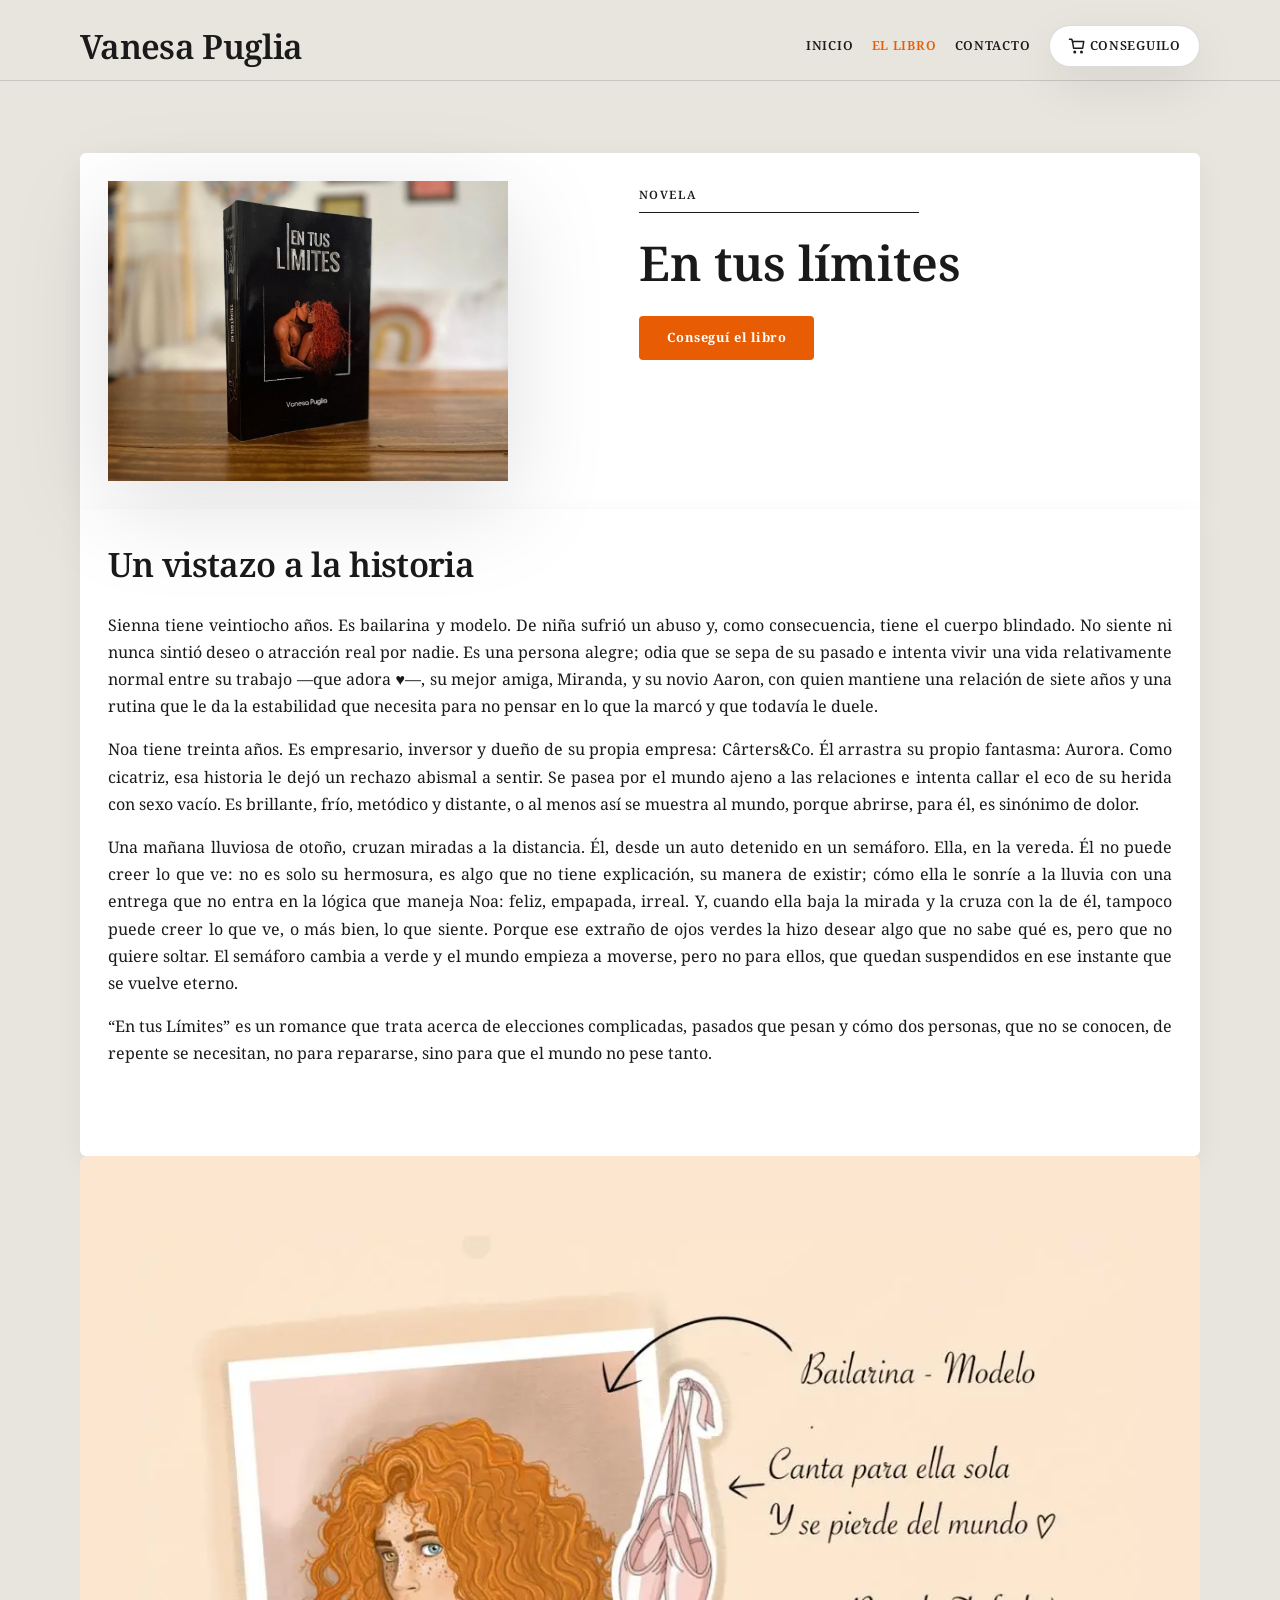
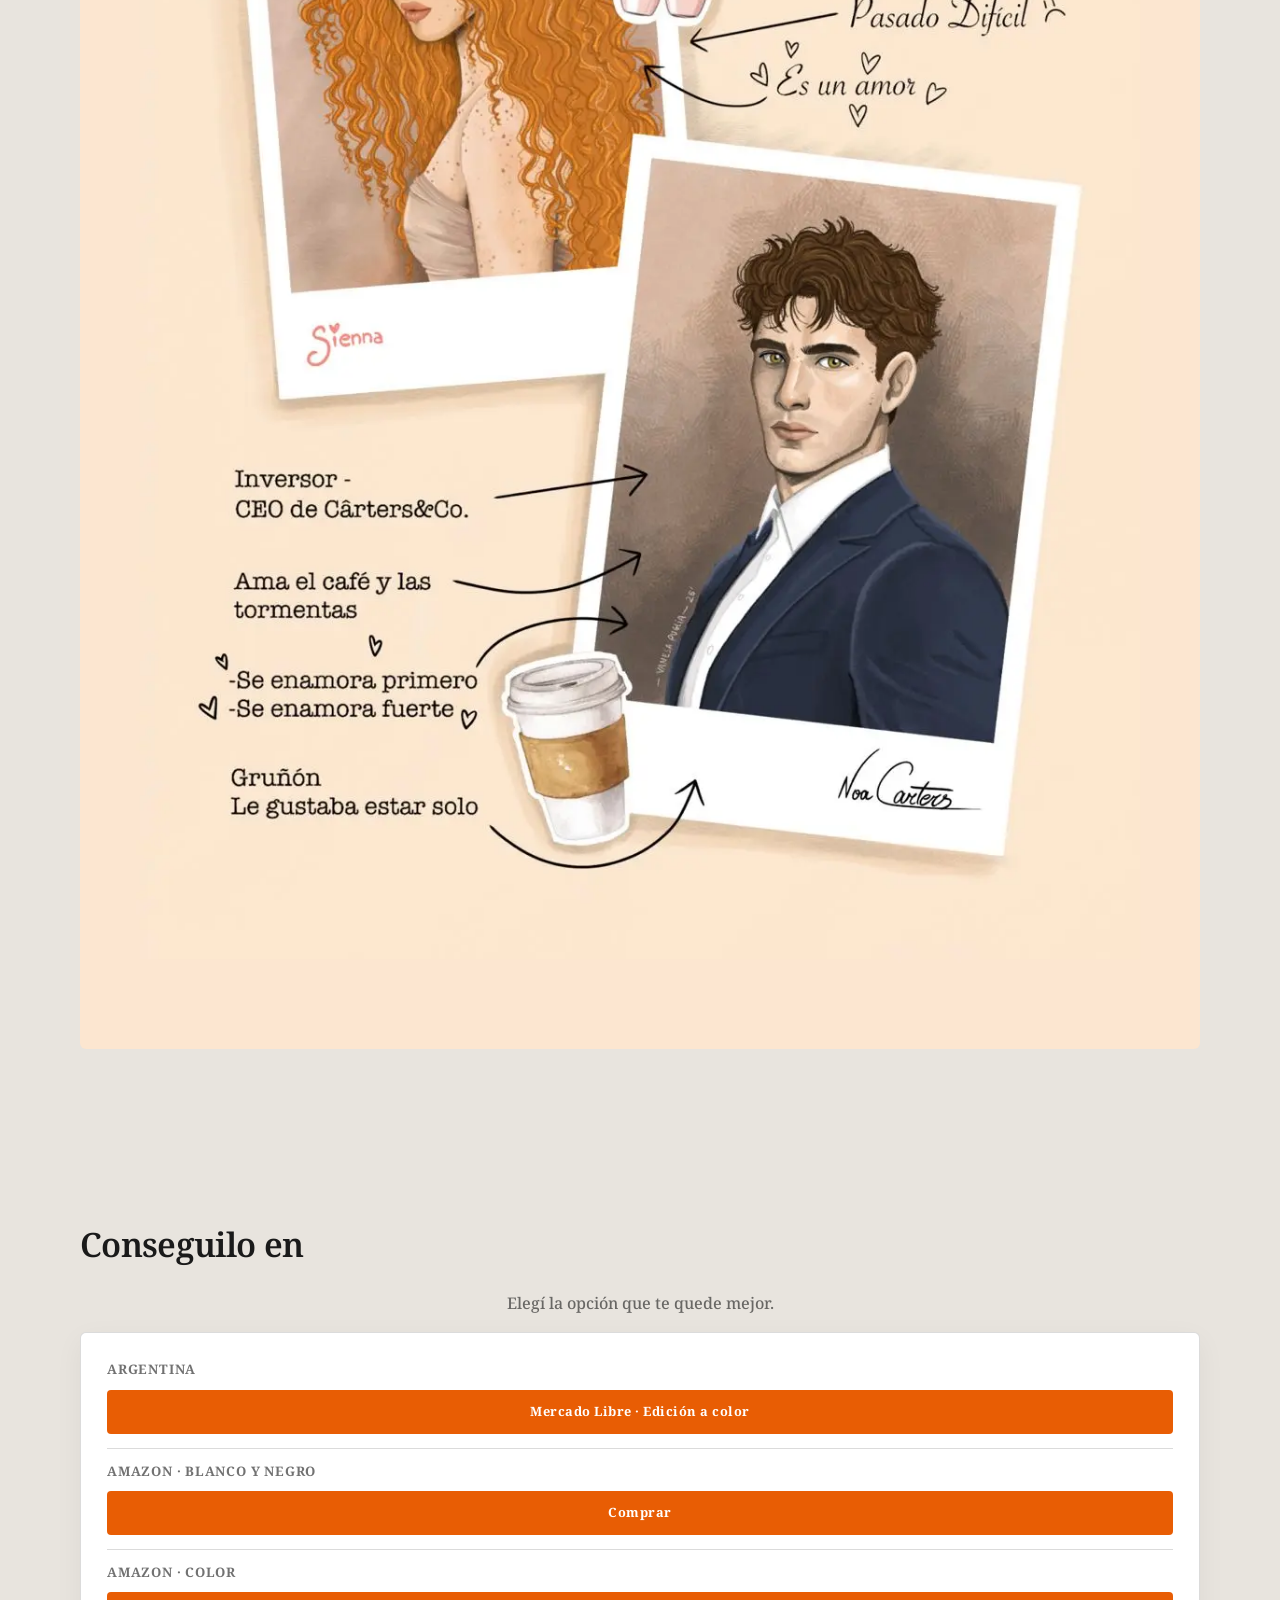
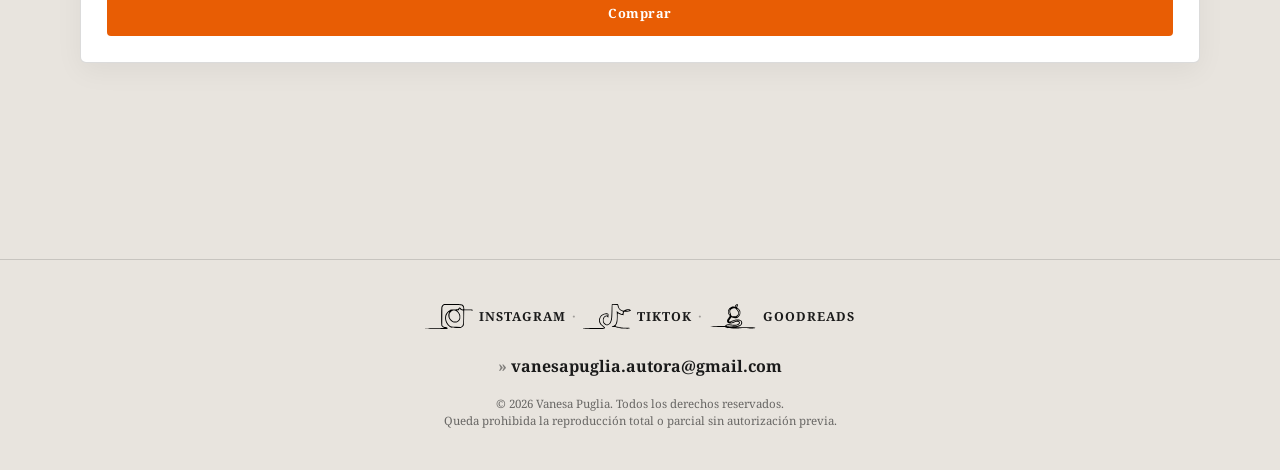
==== libro/index.html @ c25b1786 "Actualizar landing/home y página del libro con nuevo layout y contenido. Unifica tipografía, embebid" ====
<!doctype html>
<html lang="es">
<head>
  <meta charset="utf-8" />
  <meta name="viewport" content="width=device-width, initial-scale=1" />
  <title>En tus límites — Vanesa Puglia</title>
  <meta name="description" content="En tus límites: romance contemporáneo por Vanesa Puglia. Sinopsis, fragmento y dónde comprar." />
  <link rel="preconnect" href="https://fonts.googleapis.com" />
  <link rel="preconnect" href="https://fonts.gstatic.com" crossorigin />
  <link href="https://fonts.googleapis.com/css2?family=Noto+Serif+Georgian:wght@400;500;600;700&display=swap" rel="stylesheet" />
  <link rel="stylesheet" href="../assets/css/main.css" />
</head>
<body>
  <a class="skip-link" href="#contenido">Ir al contenido</a>

  <header class="site-header">
    <div class="site-header__inner">
      <a class="site-logo" href="../index.html">Vanesa Puglia</a>
      <nav class="site-nav" aria-label="Principal">
        <a href="../index.html">Inicio</a>
        <a class="is-active" href="./" aria-current="page">El libro</a>
        <a href="https://docs.google.com/forms/d/e/1FAIpQLSemAOVcuaoRsui3juLYAaGSEaoZBNSGPKUialhZ_rOrf4y6Fg/viewform?usp=send_form" target="_blank" rel="noopener noreferrer">Contacto</a>
        <a class="btn-pill" href="#comprar">
          <svg width="18" height="18" viewBox="0 0 24 24" fill="none" stroke="currentColor" stroke-width="2" stroke-linecap="round" stroke-linejoin="round" aria-hidden="true">
            <path d="M6 6h15l-1.5 9h-12z" />
            <path d="M6 6 5 3H2" />
            <circle cx="9" cy="20" r="1" />
            <circle cx="18" cy="20" r="1" />
          </svg>
          Conseguilo
        </a>
      </nav>
    </div>
  </header>

  <main id="contenido" class="page-books page-books--immersive">
    <section class="book-hero wrap book-hero--immersive" id="libro" aria-labelledby="libro-heading">
      <div class="book-hero__grid book-hero__grid--immersive">
        <div class="book-photo book-photo--hero">
          <img src="../assets/images/book-desk.webp" width="800" height="1200" alt="Tapa del libro En tus límites" />
        </div>
        <div class="book-hero__copy">
          <p class="section-label" id="libro-heading">Novela</p>
          <h1 class="book-title">En tus límites</h1>
          <div class="book-hero__actions">
            <a class="btn-buy btn-buy--inline" href="#comprar">Conseguí el libro</a>
          </div>
        </div>
      </div>
    </section>

    <section class="wrap section-stack book-story" id="fragmento" aria-labelledby="fragmento-heading">
      <h2 class="section-heading" id="fragmento-heading">Un vistazo a la historia</h2>
      <div class="book-story__body">
        <p>
          Sienna tiene veintiocho años. Es bailarina y modelo. De niña sufrió un abuso y, como consecuencia, tiene el cuerpo blindado. No siente ni nunca sintió deseo o atracción real por nadie. Es una persona alegre; odia que se sepa de su pasado e intenta vivir una vida relativamente normal entre su trabajo —que adora ♥—, su mejor amiga, Miranda, y su novio Aaron, con quien mantiene una relación de siete años y una rutina que le da la estabilidad que necesita para no pensar en lo que la marcó y que todavía le duele.
        </p>
        <p>
          Noa tiene treinta años. Es empresario, inversor y dueño de su propia empresa: Cârters&amp;Co. Él arrastra su propio fantasma: Aurora. Como cicatriz, esa historia le dejó un rechazo abismal a sentir. Se pasea por el mundo ajeno a las relaciones e intenta callar el eco de su herida con sexo vacío. Es brillante, frío, metódico y distante, o al menos así se muestra al mundo, porque abrirse, para él, es sinónimo de dolor.
        </p>
        <p>
          Una mañana lluviosa de otoño, cruzan miradas a la distancia. Él, desde un auto detenido en un semáforo. Ella, en la vereda. Él no puede creer lo que ve: no es solo su hermosura, es algo que no tiene explicación, su manera de existir; cómo ella le sonríe a la lluvia con una entrega que no entra en la lógica que maneja Noa: feliz, empapada, irreal. Y, cuando ella baja la mirada y la cruza con la de él, tampoco puede creer lo que ve, o más bien, lo que siente. Porque ese extraño de ojos verdes la hizo desear algo que no sabe qué es, pero que no quiere soltar. El semáforo cambia a verde y el mundo empieza a moverse, pero no para ellos, que quedan suspendidos en ese instante que se vuelve eterno.
        </p>
        <p>
          “En tus Límites” es un romance que trata acerca de elecciones complicadas, pasados que pesan y cómo dos personas, que no se conocen, de repente se necesitan, no para repararse, sino para que el mundo no pese tanto.
        </p>
      </div>
    </section>

    <section class="wrap section-stack book-description-image" aria-label="Sienna y Noa">
      <img src="../assets/images/sienna-noa-description.webp" width="1600" height="900" alt="Sienna y Noa" />
    </section>

    <section class="wrap section-stack book-buy-section" id="comprar" aria-labelledby="comprar-heading">
      <h2 class="section-heading" id="comprar-heading">Conseguilo en</h2>
      <p class="book-cta-label book-cta-label--center">Elegí la opción que te quede mejor.</p>
      <div class="buy-rows buy-rows--card">
        <div class="buy-row">
          <span class="buy-row__label">Argentina</span>
          <a class="btn-buy" href="https://www.mercadolibre.com.ar/novela-de-romance-contemporanea-en-tus-limites/up/MLAU3704718449" target="_blank" rel="noopener noreferrer">Mercado Libre · Edición a color</a>
        </div>
        <div class="buy-row">
          <span class="buy-row__label">Amazon · blanco y negro</span>
          <a class="btn-buy" href="https://www.amazon.com/dp/B0GVQD2WYT" target="_blank" rel="noopener noreferrer">Comprar</a>
        </div>
        <div class="buy-row">
          <span class="buy-row__label">Amazon · color</span>
          <a class="btn-buy" href="https://www.amazon.com/dp/6310121685" target="_blank" rel="noopener noreferrer">Comprar</a>
        </div>
      </div>
    </section>
  </main>

  <footer class="site-footer site-footer--rich">
    <div class="site-footer__inner wrap">
      <div class="footer-social" aria-label="Redes">
        <a href="https://www.instagram.com/vanesa.puglia/" target="_blank" rel="noopener noreferrer"><img src="../assets/images/logo-instagram.svg" width="16" height="16" alt="" aria-hidden="true" />Instagram</a>
        <span class="footer-dot" aria-hidden="true">·</span>
        <a href="https://www.tiktok.com/@vanesa.puglia" target="_blank" rel="noopener noreferrer"><img src="../assets/images/logo-tiktok.svg" width="16" height="16" alt="" aria-hidden="true" />TikTok</a>
        <span class="footer-dot" aria-hidden="true">·</span>
        <a href="https://www.goodreads.com/user/show/199660871" target="_blank" rel="noopener noreferrer"><img src="../assets/images/logo-goodreads.svg" width="16" height="16" alt="" aria-hidden="true" />Goodreads</a>
      </div>
      <a class="footer-email" href="mailto:vanesapuglia.autora@gmail.com">vanesapuglia.autora@gmail.com</a>
      <p class="footer-legal">© 2026 Vanesa Puglia. Todos los derechos reservados.<br />Queda prohibida la reproducción total o parcial sin autorización previa.</p>
    </div>
  </footer>
</body>
</html>
---- assets/css/main.css ----
:root {
  --bg: #e8e4de;
  --white: #fff;
  --ink: #1a1a1a;
  --muted: rgba(26, 26, 26, 0.62);
  --accent: #e85d04;
  --accent-hover: #cf5203;
  --line: rgba(0, 0, 0, 0.14);
  --shadow: 0 18px 50px rgba(0, 0, 0, 0.08);
  --surface: rgba(255, 255, 255, 0.72);
  --font-serif: "Noto Serif Georgian", "Georgia", serif;
  --font-sans: "Noto Serif Georgian", "Georgia", serif;
  --max: 1120px;
  --pad: clamp(20px, 4vw, 40px);

  /* Fondo: arte lineal (libro), trazos blancos sobre --bg */
  /* Alternativa A (activa): patrón repetido */
  --bg-line-layer: url("../images/bg-book-line-tile.svg");
  --bg-line-size: clamp(168px, 20vw, 228px);
  --bg-line-repeat: repeat;
  --bg-line-position: center;
  /* Intensidad del trazo: ajustá opacity en bg-book-line-tile.svg (<g opacity="…">) */
  /* Alternativa B: marca grande — reemplazá las variables arriba por:
     --bg-line-layer: url("../images/bg-book-line-watermark.svg");
     --bg-line-size: min(92vw, 820px) auto;
     --bg-line-repeat: no-repeat;
     --bg-line-position: 88% 12%;
  */
}

*,
*::before,
*::after {
  box-sizing: border-box;
}

html {
  scroll-behavior: smooth;
  background-color: var(--bg);
}

body {
  margin: 0;
  min-height: 100vh;
  display: flex;
  flex-direction: column;
  /* Color base + patrón SVG (no usar ::before con z-index negativo: queda tapado por el fondo) */
  background-color: var(--bg);
  background-image: var(--bg-line-layer);
  background-repeat: var(--bg-line-repeat);
  background-size: var(--bg-line-size);
  background-position: var(--bg-line-position);
  color: var(--ink);
  font-family: var(--font-sans);
  font-size: 16px;
  line-height: 1.55;
}

body > main {
  flex: 1;
}

img {
  max-width: 100%;
  height: auto;
  display: block;
}

a {
  color: inherit;
}

.skip-link {
  position: absolute;
  left: -9999px;
  top: 8px;
  z-index: 100;
  padding: 8px 14px;
  background: var(--white);
  border-radius: 6px;
}

.skip-link:focus {
  left: 8px;
}

.wrap {
  width: min(var(--max), 100% - var(--pad) * 2);
  margin-inline: auto;
}

/* ——— Header ——— */
.site-header {
  padding: 20px 0 8px;
  border-bottom: 1px solid var(--line);
}

.site-header__inner {
  width: min(var(--max), 100% - var(--pad) * 2);
  margin-inline: auto;
  display: flex;
  flex-wrap: wrap;
  align-items: center;
  justify-content: space-between;
  gap: 16px 24px;
}

.site-logo {
  font-family: var(--font-serif);
  font-size: clamp(1.6rem, 4vw, 2.1rem);
  font-weight: 600;
  letter-spacing: -0.02em;
  text-decoration: none;
}

.site-logo:hover {
  opacity: 0.85;
}

.site-nav {
  display: flex;
  flex-wrap: wrap;
  align-items: center;
  justify-content: flex-end;
  gap: 10px 18px;
}

.site-nav a {
  text-decoration: none;
  font-size: 0.78rem;
  font-weight: 600;
  letter-spacing: 0.06em;
  text-transform: uppercase;
  color: var(--ink);
  display: inline-flex;
  align-items: center;
  gap: 4px;
}

.site-nav a:hover,
.site-nav a:focus-visible {
  color: var(--accent);
}

.site-nav a.is-active {
  color: var(--accent);
}

.nav-chevron {
  font-size: 0.65rem;
  opacity: 0.45;
  user-select: none;
}

.btn-pill {
  display: inline-flex;
  align-items: center;
  gap: 8px;
  padding: 10px 18px;
  border-radius: 999px;
  background: var(--white);
  border: 1px solid var(--line);
  font-size: 0.72rem;
  font-weight: 700;
  letter-spacing: 0.07em;
  text-transform: uppercase;
  text-decoration: none;
  box-shadow: var(--shadow);
  white-space: nowrap;
}

.btn-pill:hover,
.btn-pill:focus-visible {
  border-color: rgba(0, 0, 0, 0.22);
}

.btn-pill svg {
  flex-shrink: 0;
}

/* ——— Home hero ——— */
.home-main {
  padding: clamp(32px, 6vw, 72px) 0 clamp(48px, 8vw, 96px);
}

.hero-grid {
  display: grid;
  grid-template-columns: 1fr;
  gap: 28px;
  align-items: start;
}

@media (min-width: 880px) {
  .hero-grid {
    grid-template-columns: minmax(0, 1fr) minmax(0, 1.15fr);
    gap: 0 32px;
    /* Igualar altura entre foto e intro en desktop */
    align-items: stretch;
  }

  .hero-intro {
    position: relative;
    z-index: 1;
    /* Solapa la foto hacia la izquierda (más overlap = valor más negativo) */
    margin-left: clamp(-5rem, -7vw, -2.5rem);
    /* Baja el recuadro sin romper la igualdad de alto con la foto */
    transform: translateY(clamp(28px, 5vw, 56px));
    border-radius: 18px 10px 10px 10px;
  }
}

.hero-visual {
  display: flex;
  flex-direction: column;
  gap: 22px;
  position: relative;
  z-index: 0;
}

.hero-photo {
  border-radius: 4px;
  overflow: hidden;
  box-shadow: var(--shadow);
  aspect-ratio: 1;
  max-width: min(420px, 100%);
  margin-inline: auto;
}

@media (min-width: 880px) {
  .hero-photo {
    margin-inline: 0;
    max-width: 100%;
    height: 100%;
  }
}

.hero-photo img {
  width: 100%;
  height: 100%;
  object-fit: cover;
}

.social-list {
  list-style: none;
  margin: 0;
  padding: 0;
  display: flex;
  flex-direction: column;
  gap: 10px;
  max-width: min(420px, 100%);
  margin-inline: auto;
}

@media (min-width: 880px) {
  .social-list {
    margin-inline: 0;
  }
}

.social-list a {
  display: inline-flex;
  align-items: center;
  gap: 10px;
  text-decoration: none;
  font-size: 0.82rem;
  font-weight: 600;
  letter-spacing: 0.04em;
  text-transform: uppercase;
}

.social-list a:hover,
.social-list a:focus-visible {
  color: var(--accent);
}

.social-list .arrow {
  opacity: 0.55;
}

.hero-intro {
  background: var(--white);
  padding: clamp(24px, 4vw, 40px);
  border-radius: 10px;
  border: 1px solid var(--line);
  box-shadow: var(--shadow);
  position: relative;
}

/* hero-intro__deco se desactiva temporalmente hasta retomarlo en una iteración futura */
.hero-intro__deco,
.hero-intro__deco-line,
.hero-intro__deco-book {
  display: none;
}

.eyebrow {
  font-size: 0.8rem;
  font-weight: 600;
  letter-spacing: 0.14em;
  text-transform: uppercase;
  color: var(--muted);
  margin-bottom: 12px;
}

.hero-title {
  font-family: var(--font-serif);
  font-size: clamp(1.85rem, 4.5vw, 2.75rem);
  font-weight: 600;
  line-height: 1.15;
  margin: 0 0 18px;
}

.hero-body {
  margin: 0;
  color: var(--muted);
  font-size: 1rem;
  max-width: 42ch;
  text-align: justify;
}

.hero-body + .hero-body {
  margin-top: 1rem;
}

/* Foto de la autora (no forzar cuadrado) */
.lp-hero .hero-photo {
  aspect-ratio: unset;
  max-height: none;
}

.lp-hero .hero-photo img {
  width: 100%;
  height: 100%;
  object-fit: cover;
  display: block;
}

/* ——— Home: embed (Instagram / similares) ——— */
.home-embeds {
  padding: clamp(36px, 6vw, 64px) 0 clamp(28px, 5vw, 48px);
  border-top: 1px solid var(--line);
  margin-top: clamp(12px, 3vw, 32px);
}

.embed-eyebrow {
  text-align: center;
  margin-bottom: 18px;
}

.embed-instagram {
  max-width: 540px;
  margin-inline: auto;
  width: 100%;
  overflow-x: auto;
  -webkit-overflow-scrolling: touch;
}

.embed-instagram .instagram-media {
  margin-left: auto !important;
  margin-right: auto !important;
}

.embed-fallback {
  margin: 16px 0 0;
  text-align: center;
  font-size: 0.82rem;
  color: var(--muted);
}

.embed-fallback a {
  color: var(--ink);
  font-weight: 600;
}

.embed-fallback a:hover,
.embed-fallback a:focus-visible {
  color: var(--accent);
}

/* ——— Mis libros ——— */
.page-books {
  padding-bottom: clamp(48px, 8vw, 96px);
}

.book-hero {
  padding: clamp(28px, 5vw, 56px) 0 0;
}

.book-hero__grid {
  display: grid;
  grid-template-columns: 1fr;
  gap: 32px;
  align-items: center;
  background-color: var(--white);
  border-radius: 6px 6px 0 0;
  padding: clamp(16px, 3vw, 28px);
  border: none;
  box-shadow: 0 8px 28px rgba(0, 0, 0, 0.05);
}

@media (min-width: 800px) {
  .book-hero__grid {
    grid-template-columns: minmax(0, 0.95fr) minmax(0, 1.05fr);
    gap: 48px;
  }
}

.book-photo {
  max-width: 360px;
  margin-inline: auto;
  filter: drop-shadow(0 16px 40px rgba(0, 0, 0, 0.12));
}

@media (min-width: 800px) {
  .book-photo {
    margin-inline: 0;
  }
}

.section-label {
  font-size: 0.72rem;
  font-weight: 600;
  letter-spacing: 0.14em;
  text-transform: uppercase;
  margin: 0 0 8px;
  padding-bottom: 8px;
  border-bottom: 1px solid var(--ink);
  display: inline-block;
  min-width: min(100%, 280px);
}

.book-title {
  font-family: var(--font-serif);
  font-size: clamp(2rem, 5vw, 3rem);
  font-weight: 600;
  margin: 16px 0 clamp(14px, 2.5vw, 22px);
  line-height: 1.1;
}

.book-cta-label {
  margin: 0 0 16px;
  font-weight: 500;
  color: var(--muted);
}

.buy-rows {
  display: flex;
  flex-direction: column;
  gap: 12px;
}

.buy-row {
  display: flex;
  flex-wrap: wrap;
  align-items: center;
  gap: 10px 14px;
}

.buy-row__label {
  font-size: 0.95rem;
  min-width: min(100%, 220px);
}

.btn-buy {
  display: inline-flex;
  align-items: center;
  justify-content: center;
  min-height: 44px;
  padding: 10px 20px;
  background: var(--accent);
  color: var(--white);
  font-size: 0.8rem;
  font-weight: 700;
  letter-spacing: 0.04em;
  text-decoration: none;
  border-radius: 4px;
  border: none;
  cursor: pointer;
  flex: 1 1 auto;
  min-width: min(100%, 200px);
  max-width: 100%;
}

.btn-buy:hover,
.btn-buy:focus-visible {
  background: var(--accent-hover);
  color: var(--white);
}

.media-block {
  margin: clamp(24px, 5vw, 48px) 0;
  padding: clamp(20px, 3vw, 32px);
  background: rgba(255, 255, 255, 0.55);
  border-radius: 4px;
}

.media-frame {
  margin: 0 auto;
  max-width: 920px;
  min-height: min(52vw, 420px);
  background: var(--white);
  border: 1px solid var(--ink);
  border-radius: 2px;
  display: flex;
  align-items: center;
  justify-content: center;
  padding: 24px;
  text-align: center;
  color: var(--muted);
  font-size: 0.95rem;
}

.characters {
  display: grid;
  grid-template-columns: 1fr;
  gap: 28px;
  margin-top: clamp(32px, 6vw, 56px);
  align-items: end;
}

@media (min-width: 720px) {
  .characters {
    grid-template-columns: minmax(0, 1fr) minmax(0, 0.9fr) minmax(0, 1fr);
    gap: 20px;
    align-items: end;
  }
}

.character-card {
  text-align: center;
}

.character-card img {
  margin-inline: auto;
  max-height: 380px;
  width: auto;
  object-fit: contain;
}

.character-meta {
  margin-top: 14px;
  background: var(--white);
  border: 1px solid var(--line);
  padding: 12px 16px;
  border-radius: 2px;
  font-family: var(--font-serif);
  font-size: 1.15rem;
}

.character-meta--secondary {
  margin-top: 8px;
  font-family: var(--font-sans);
  font-size: 0.88rem;
  color: var(--muted);
}

.character-center {
  display: flex;
  flex-direction: column;
  gap: 12px;
  justify-content: center;
  align-self: center;
  width: 100%;
  max-width: 320px;
  margin-inline: auto;
}

.character-strip {
  margin: 0;
  background: var(--white);
  border: 1px solid var(--line);
  padding: 14px 18px;
  border-radius: 2px;
  font-family: var(--font-serif);
  font-size: 1.2rem;
  text-align: center;
  min-height: 52px;
  display: flex;
  align-items: center;
  justify-content: center;
}

.character-strip--sub {
  font-family: var(--font-sans);
  font-size: 0.88rem;
  color: var(--muted);
}

/* ——— Footer ——— */
.site-footer {
  padding: 28px var(--pad) 40px;
  text-align: center;
  border-top: 1px solid var(--line);
  margin-top: auto;
}

.site-footer a {
  font-weight: 700;
  text-decoration: none;
}

.site-footer a:hover,
.site-footer a:focus-visible {
  color: var(--accent);
}

.footer-email::before {
  content: "» ";
  opacity: 0.5;
}

/* ——— Landing (single book) ——— */
.home-main--landing {
  padding-top: clamp(28px, 5vw, 56px);
}

.section-stack {
  padding-block: clamp(40px, 7vw, 88px);
}

.section-heading {
  font-family: var(--font-serif);
  font-size: clamp(1.55rem, 3.2vw, 2.1rem);
  font-weight: 600;
  letter-spacing: -0.02em;
  margin: 0 0 clamp(16px, 3vw, 28px);
  line-height: 1.15;
}

.section-heading--center {
  text-align: center;
}

.btn-text {
  display: inline-flex;
  align-items: center;
  justify-content: center;
  min-height: 44px;
  padding: 8px 4px;
  font-size: 0.82rem;
  font-weight: 700;
  letter-spacing: 0.06em;
  text-transform: uppercase;
  text-decoration: none;
  color: var(--ink);
  border-bottom: 2px solid transparent;
}

.btn-text:hover,
.btn-text:focus-visible {
  color: var(--accent);
  border-bottom-color: rgba(232, 93, 4, 0.35);
}

.lp-hero__actions,
.book-hero__actions,
.lp-cta-final__actions {
  display: flex;
  flex-wrap: wrap;
  align-items: center;
  gap: 14px 22px;
  margin-top: clamp(18px, 3vw, 26px);
}

.btn-buy--inline {
  width: auto;
  flex: 0 0 auto;
  min-width: 0;
  max-width: none;
  padding-inline: clamp(20px, 3vw, 28px);
}

.btn-text--on-dark {
  color: var(--white);
  border-bottom-color: transparent;
}

.btn-text--on-dark:hover,
.btn-text--on-dark:focus-visible {
  color: var(--white);
  border-bottom-color: rgba(255, 255, 255, 0.45);
}

/* Hero (home: mockup con hero-grid + hero-intro) */
.lp-hero {
  padding-bottom: clamp(32px, 6vw, 72px);
}

/* Book spotlight */
.lp-book-spotlight {
  padding: clamp(48px, 9vw, 100px) 0;
  border-top: 1px solid var(--line);
  border-bottom: 1px solid var(--line);
  background: var(--surface);
}

.lp-book-spotlight__inner {
  display: grid;
  grid-template-columns: 1fr;
  gap: clamp(28px, 5vw, 48px);
  align-items: center;
}

@media (min-width: 900px) {
  .lp-book-spotlight__inner {
    grid-template-columns: minmax(0, 0.95fr) minmax(0, 1.05fr);
    gap: clamp(40px, 6vw, 72px);
  }
}

.lp-book-spotlight__visual {
  order: -1;
  display: flex;
  justify-content: center;
}

@media (min-width: 900px) {
  .lp-book-spotlight__visual {
    order: 0;
    justify-content: center;
  }
}

.lp-book-spotlight__cover {
  max-width: min(380px, 86vw);
  filter: drop-shadow(0 24px 48px rgba(0, 0, 0, 0.12));
  transform: translateZ(0);
}

.lp-book-spotlight__cover img {
  width: 100%;
  height: auto;
  border-radius: 4px;
}

.lp-book-spotlight__copy {
  max-width: 34rem;
}

@media (min-width: 900px) {
  .lp-book-spotlight__copy {
    padding-left: clamp(0px, 2vw, 24px);
  }
}

.lp-book-spotlight__title {
  font-family: var(--font-serif);
  font-size: clamp(2rem, 4.5vw, 2.85rem);
  font-weight: 600;
  margin: 0 0 12px;
  line-height: 1.08;
}

.lp-book-spotlight__hook {
  font-family: var(--font-serif);
  font-size: 1rem;
  font-weight: 400;
  font-style: normal;
  margin: 0 0 14px;
  line-height: 1.6;
}

.lp-book-spotlight__micro {
  margin: 0 0 22px;
  color: var(--muted);
  font-size: 1.02rem;
  line-height: 1.65;
  max-width: 38ch;
}

.lp-book-spotlight__quote {
  font-style: italic;
}

/* For you */
.lp-for__list {
  margin: 0;
  padding: 0 0 0 1.15rem;
  max-width: 40rem;
  color: var(--muted);
  font-size: 1.05rem;
  line-height: 1.75;
}

.lp-for__list li + li {
  margin-top: 12px;
}

/* Excerpt */
.excerpt-block {
  margin: 0;
  background: var(--white);
  border: 1px solid var(--line);
  border-radius: 6px;
  padding: clamp(22px, 4vw, 36px) clamp(22px, 4vw, 40px);
  box-shadow: 0 10px 32px rgba(0, 0, 0, 0.05);
}

.excerpt-block__quote {
  margin: 0;
  padding: 0;
  border: 0;
  font-family: var(--font-serif);
  font-size: clamp(1.12rem, 2.2vw, 1.35rem);
  line-height: 1.65;
  color: var(--ink);
}

.excerpt-block__quote p {
  margin: 0 0 1em;
}

.excerpt-block__quote p:last-child {
  margin-bottom: 0;
}

.excerpt-block__cite {
  margin: clamp(18px, 3vw, 24px) 0 0;
  padding-top: clamp(16px, 2.5vw, 22px);
  border-top: 1px solid var(--line);
  font-family: var(--font-sans);
  font-size: 0.82rem;
  font-weight: 600;
  letter-spacing: 0.06em;
  text-transform: uppercase;
  color: var(--muted);
}

.excerpt-block__cite a {
  font-weight: 700;
  color: var(--ink);
  text-decoration: none;
  border-bottom: 1px solid rgba(232, 93, 4, 0.35);
}

.excerpt-block__cite a:hover,
.excerpt-block__cite a:focus-visible {
  color: var(--accent);
}

.excerpt-block--page {
  max-width: 44rem;
  margin-inline: auto;
}

/* Author strip */
.lp-author__panel {
  max-width: 40rem;
  margin: 0;
  padding: clamp(20px, 3vw, 28px) 0 0;
  border-top: 1px solid var(--line);
  font-size: 1.05rem;
  line-height: 1.75;
  color: var(--muted);
}

.lp-author__panel p {
  margin: 0;
}

/* Embeds grid */
.lp-embeds {
  padding-block: clamp(44px, 7vw, 88px);
  border-top: 1px solid var(--line);
}

.lp-embeds__intro {
  text-align: center;
  max-width: 36rem;
  margin: -8px auto clamp(28px, 4vw, 40px);
  color: var(--muted);
  font-size: 0.98rem;
  line-height: 1.6;
}

.embed-grid {
  display: grid;
  grid-template-columns: 1fr;
  gap: clamp(28px, 4vw, 36px);
}

@media (min-width: 720px) {
  .embed-grid {
    grid-template-columns: repeat(2, minmax(0, 1fr));
  }
}

@media (min-width: 1024px) {
  .embed-grid {
    grid-template-columns: repeat(3, minmax(0, 1fr));
    align-items: start;
  }
}

.embed-grid__label {
  margin: 0 0 10px;
  font-size: 0.72rem;
  font-weight: 700;
  letter-spacing: 0.12em;
  text-transform: uppercase;
  color: var(--muted);
}

.embed-instagram--grid {
  max-width: 100%;
  margin-inline: 0;
}

.embed-tiktok {
  min-height: 280px;
  display: flex;
  justify-content: center;
  align-items: flex-start;
  overflow-x: auto;
  -webkit-overflow-scrolling: touch;
}

.embed-grid .embed-fallback {
  text-align: left;
  margin-top: 12px;
}

/* Final CTA */
.lp-cta-final {
  padding-block: clamp(48px, 8vw, 96px);
}

.lp-cta-final__panel {
  background: var(--ink);
  color: var(--white);
  border-radius: 8px;
  padding: clamp(28px, 5vw, 44px) clamp(24px, 4vw, 40px);
  text-align: center;
  box-shadow: 0 20px 50px rgba(0, 0, 0, 0.12);
}

.lp-cta-final__title {
  font-family: var(--font-serif);
  font-size: clamp(1.65rem, 3.5vw, 2.25rem);
  font-weight: 600;
  margin: 0 0 12px;
  line-height: 1.15;
}

.lp-cta-final__text {
  margin: 0 auto;
  max-width: 32rem;
  font-size: 1.02rem;
  line-height: 1.6;
  color: rgba(255, 255, 255, 0.78);
}

.lp-cta-final__actions {
  justify-content: center;
}

.lp-cta-final .btn-buy--inline {
  background: var(--accent);
}

.lp-cta-final .btn-buy--inline:hover,
.lp-cta-final .btn-buy--inline:focus-visible {
  background: var(--accent-hover);
}

/* Book page immersive */
.page-books--immersive {
  padding-top: clamp(8px, 2vw, 16px);
}

.book-hero--immersive {
  padding-bottom: 0;
}

.book-hero__grid--immersive {
  align-items: start;
}

.book-photo--hero {
  max-width: min(400px, 92vw);
  filter: drop-shadow(0 24px 48px rgba(0, 0, 0, 0.12));
}

.book-hero__copy {
  max-width: 40rem;
}

.book-lead {
  font-family: var(--font-serif);
  font-size: clamp(1.15rem, 2.4vw, 1.4rem);
  font-style: italic;
  line-height: 1.45;
  margin: 0 0 16px;
  color: var(--ink);
}

.book-why {
  margin: 0 0 14px;
  font-size: 1.02rem;
  line-height: 1.65;
  color: var(--muted);
}

.book-why {
  margin-bottom: 22px;
}

.book-buy-section {
  padding-bottom: clamp(56px, 9vw, 100px);
}

.book-cta-label--center {
  text-align: center;
  max-width: 36rem;
  margin-inline: auto;
}

.buy-rows--card {
  margin-top: 8px;
  padding: clamp(18px, 3vw, 26px);
  background: var(--white);
  border: 1px solid var(--line);
  border-radius: 6px;
  box-shadow: 0 8px 28px rgba(0, 0, 0, 0.05);
}

.buy-rows--card .buy-row__label {
  font-weight: 700;
  font-size: 0.82rem;
  letter-spacing: 0.06em;
  text-transform: uppercase;
  color: var(--muted);
  min-width: min(100%, 100%);
}

.buy-rows--card .buy-row {
  padding-bottom: 14px;
  border-bottom: 1px solid var(--line);
}

.buy-rows--card .buy-row:last-child {
  padding-bottom: 0;
  border-bottom: 0;
}

.book-after-cta {
  margin: clamp(22px, 3vw, 32px) 0 0;
  text-align: center;
  font-size: 0.95rem;
  line-height: 1.65;
  color: var(--muted);
}

.book-after-cta a {
  font-weight: 700;
  color: var(--ink);
  text-decoration: none;
  border-bottom: 1px solid rgba(232, 93, 4, 0.35);
}

.book-after-cta a:hover,
.book-after-cta a:focus-visible {
  color: var(--accent);
}

/* Footer */
.site-footer--rich {
  padding-top: 32px;
}

.site-footer__inner {
  display: flex;
  flex-direction: column;
  align-items: center;
  gap: 14px;
}

.footer-social {
  display: flex;
  flex-wrap: wrap;
  align-items: center;
  justify-content: center;
  gap: 8px 6px;
  font-size: 0.78rem;
  font-weight: 700;
  letter-spacing: 0.08em;
  text-transform: uppercase;
}

.footer-social a {
  display: inline-flex;
  align-items: center;
  gap: 6px;
  text-decoration: none;
}

.footer-social img {
  width: 48px;
  height: 48px;
  object-fit: contain;
}

.footer-social a:hover,
.footer-social a:focus-visible {
  color: var(--accent);
}

.footer-dot {
  opacity: 0.35;
  user-select: none;
}

.footer-legal {
  margin: 2px 0 0;
  text-align: center;
  color: var(--muted);
  font-size: 0.72rem;
  line-height: 1.5;
}

.book-story {
  margin-top: 0;
  background-color: var(--white);
  border-radius: 0 0 6px 6px;
  border: none;
  box-shadow: 0 8px 28px rgba(0, 0, 0, 0.05);
}

.book-story.section-stack {
  padding-top: clamp(20px, 3.5vw, 36px);
  padding-inline: clamp(16px, 3vw, 28px);
  padding-bottom: clamp(40px, 7vw, 88px);
}

.book-story__body {
  max-width: none;
  color: var(--ink);
  line-height: 1.7;
  text-align: justify;
}

.book-story__body p {
  margin: 0;
}

.book-story__body p + p {
  margin-top: 1rem;
}

.book-description-image {
  padding-top: 0;
}

.book-description-image img {
  width: 100%;
  height: auto;
  border-radius: 6px;
}
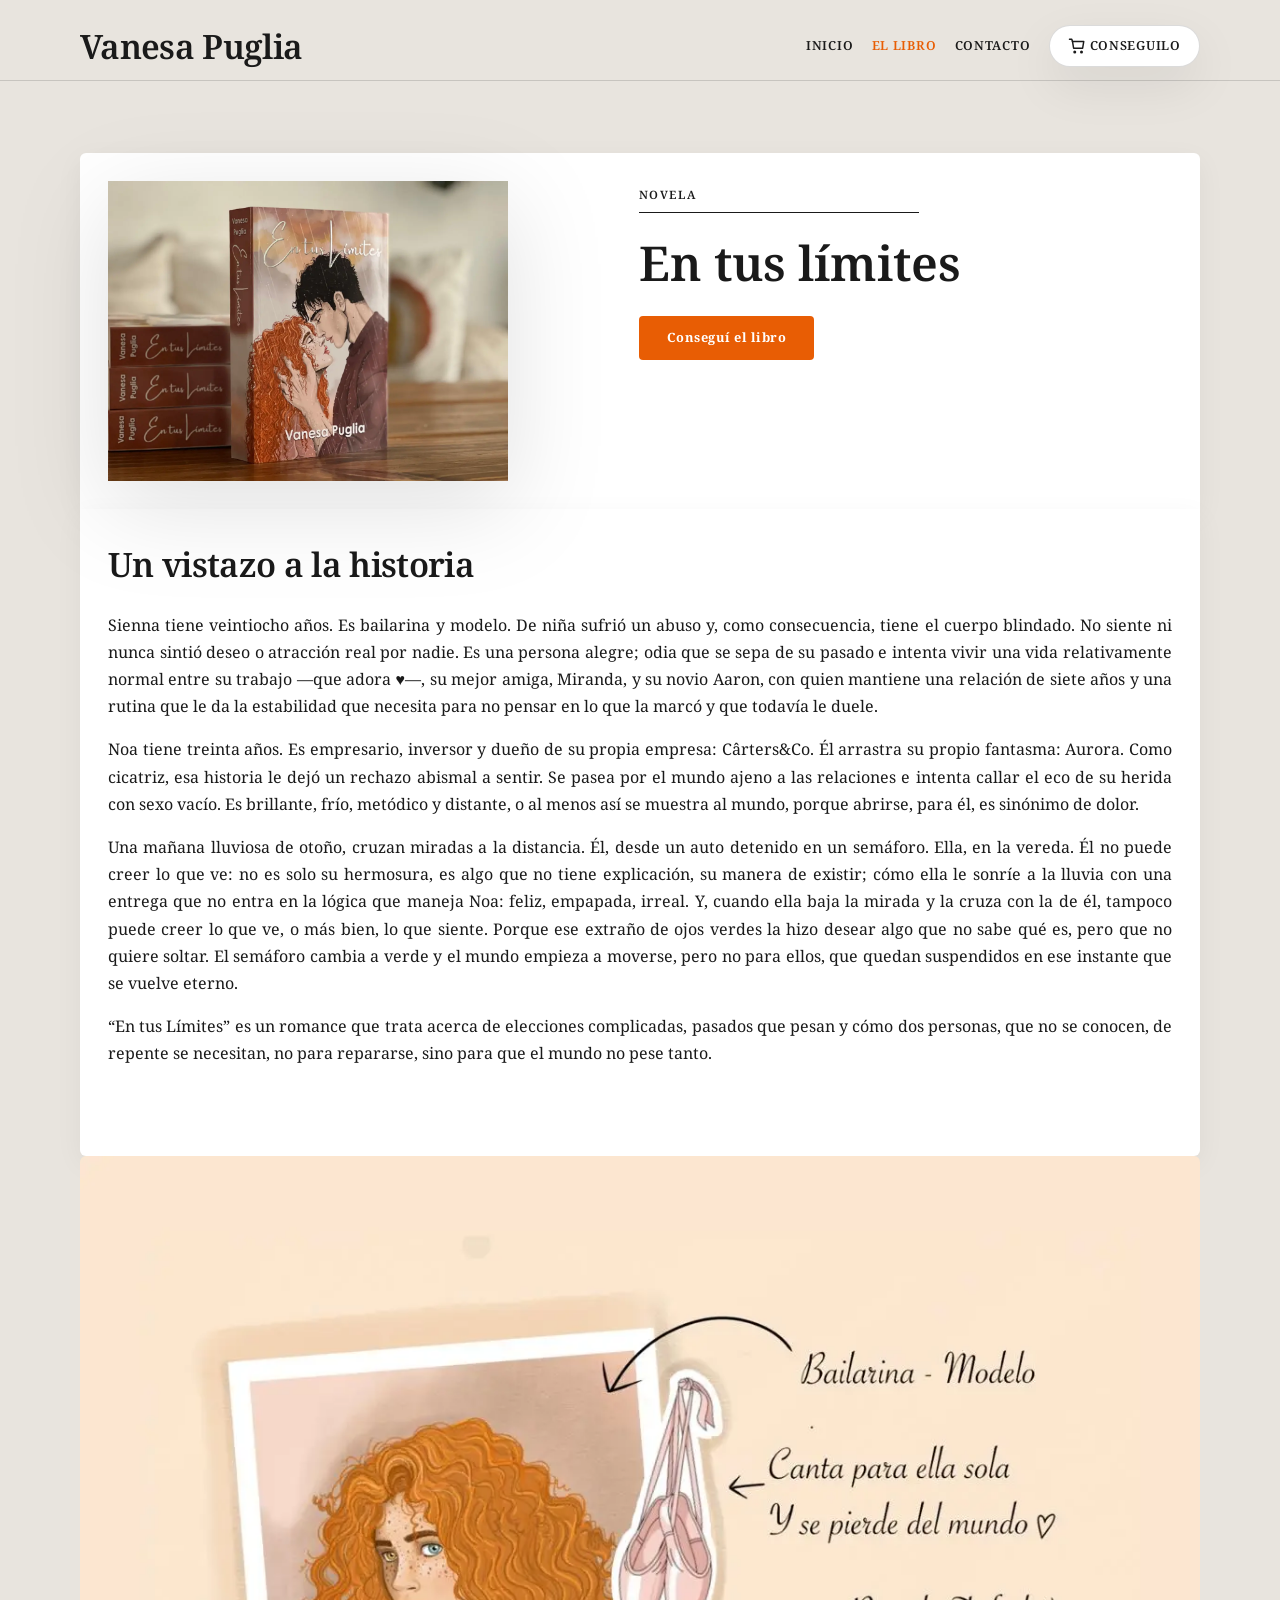
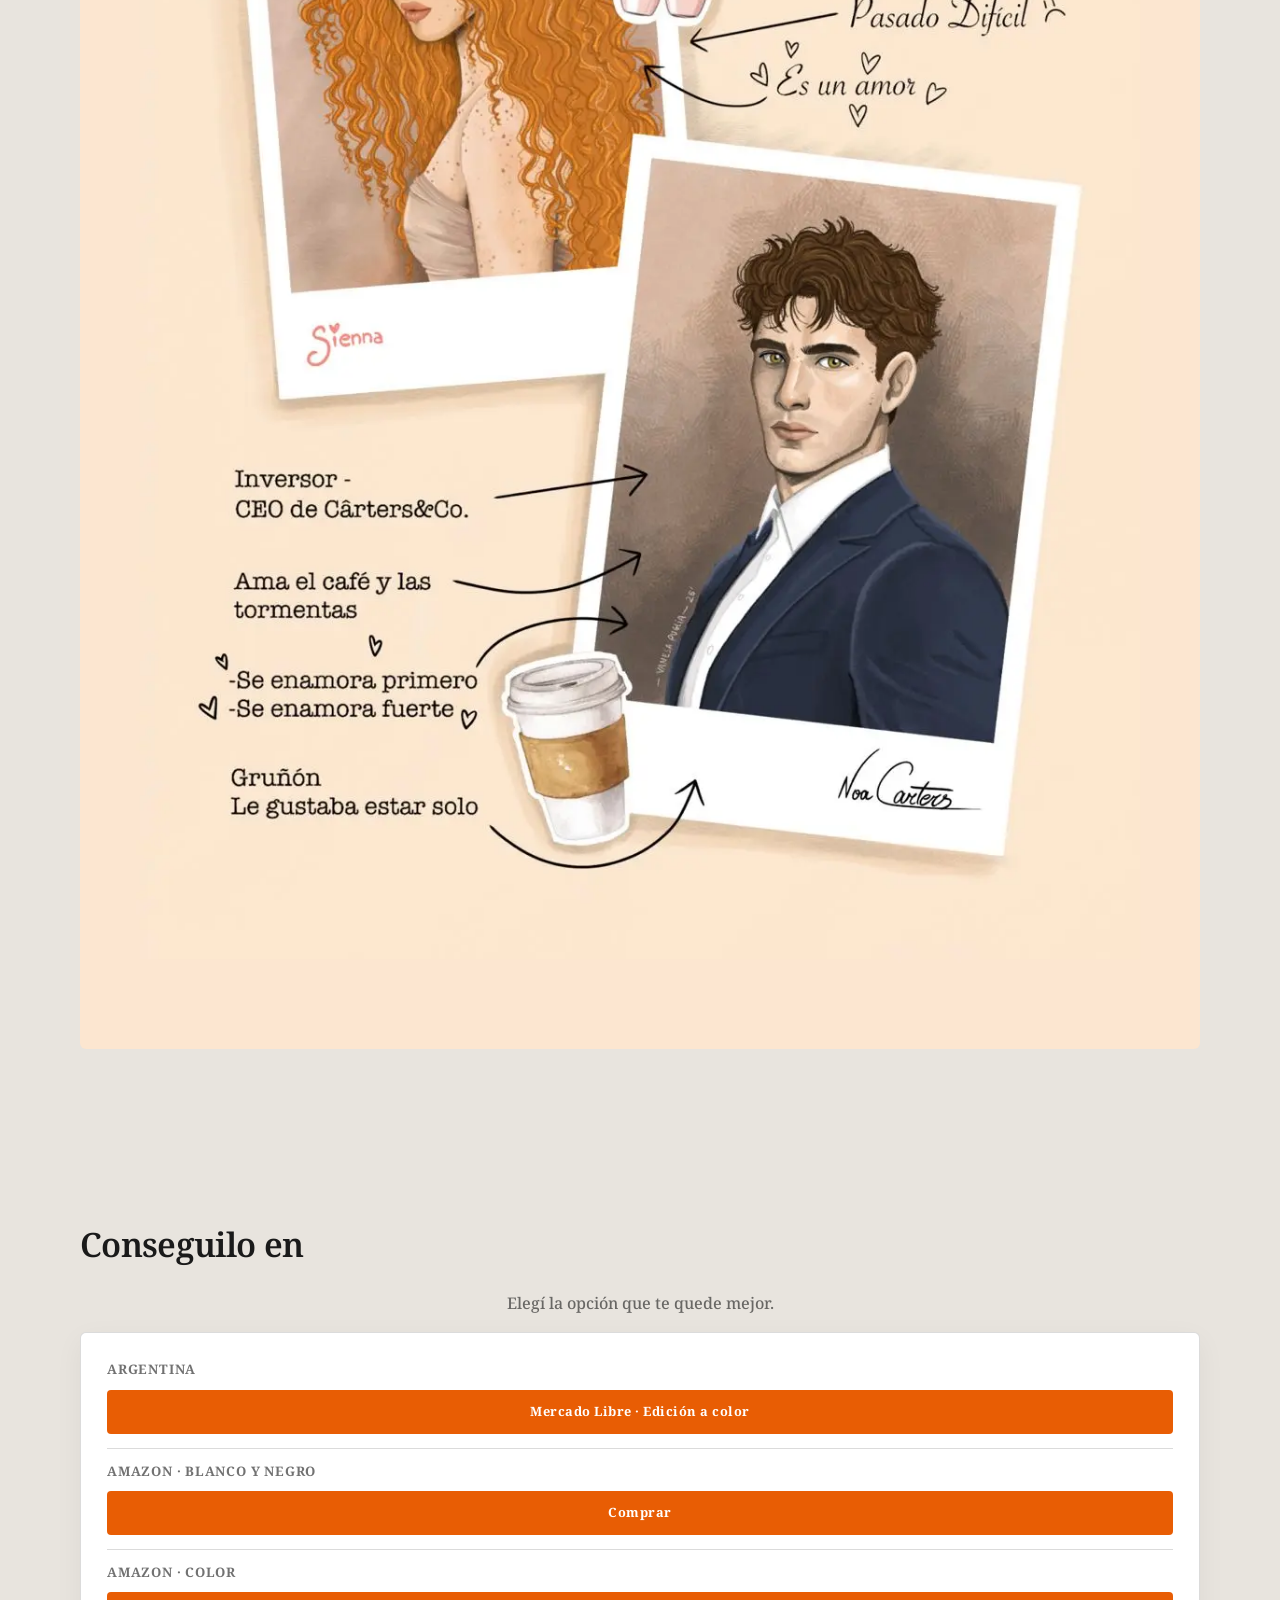
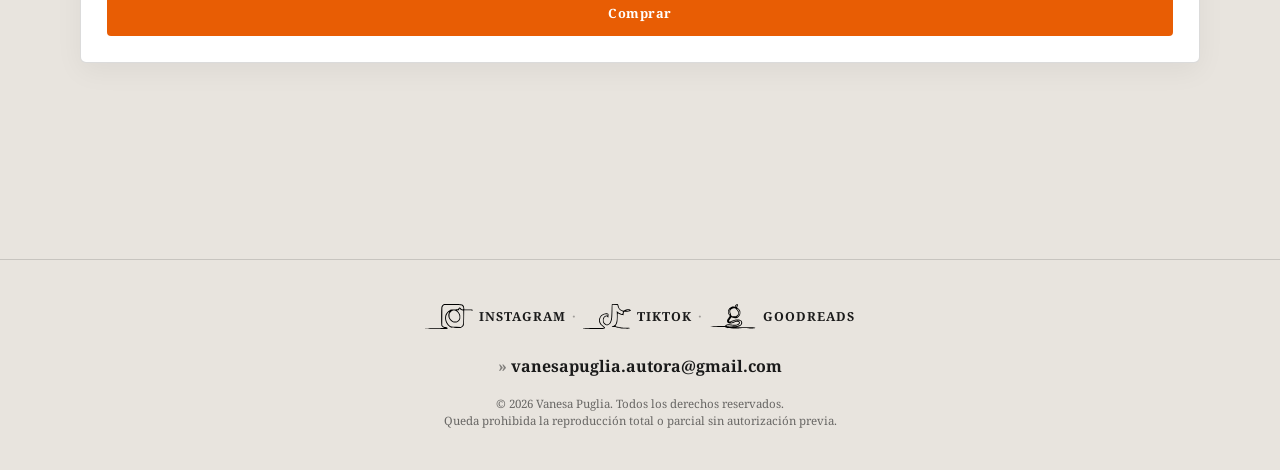
==== commit 84582722: "Update book cover index.html" ====
--- a/libro/index.html
+++ b/libro/index.html
@@ -17,10 +17,10 @@
     <div class="site-header__inner">
       <a class="site-logo" href="../index.html">Vanesa Puglia</a>
       <nav class="site-nav" aria-label="Principal">
-        <a href="../index.html">Inicio</a>
-        <a class="is-active" href="./" aria-current="page">El libro</a>
-        <a href="https://docs.google.com/forms/d/e/1FAIpQLSemAOVcuaoRsui3juLYAaGSEaoZBNSGPKUialhZ_rOrf4y6Fg/viewform?usp=send_form" target="_blank" rel="noopener noreferrer">Contacto</a>
-        <a class="btn-pill" href="#comprar">
+        <a href="../index.html" data-goatcounter-click="nav_inicio">Inicio</a>
+        <a class="is-active" href="./" aria-current="page" data-goatcounter-click="nav_el_libro">El libro</a>
+        <a href="https://docs.google.com/forms/d/e/1FAIpQLSemAOVcuaoRsui3juLYAaGSEaoZBNSGPKUialhZ_rOrf4y6Fg/viewform?usp=send_form" target="_blank" rel="noopener noreferrer" data-goatcounter-click="nav_contacto">Contacto</a>
+        <a class="btn-pill" href="#comprar" data-goatcounter-click="nav_conseguilo">
           <svg width="18" height="18" viewBox="0 0 24 24" fill="none" stroke="currentColor" stroke-width="2" stroke-linecap="round" stroke-linejoin="round" aria-hidden="true">
             <path d="M6 6h15l-1.5 9h-12z" />
             <path d="M6 6 5 3H2" />
@@ -37,7 +37,7 @@
     <section class="book-hero wrap book-hero--immersive" id="libro" aria-labelledby="libro-heading">
       <div class="book-hero__grid book-hero__grid--immersive">
         <div class="book-photo book-photo--hero">
-          <img src="../assets/images/book-desk.webp" width="800" height="1200" alt="Tapa del libro En tus límites" />
+          <img src="../assets/images/book-desk-landscape.webp" width="800" height="1200" alt="Tapa del libro En tus límites" />
         </div>
         <div class="book-hero__copy">
           <p class="section-label" id="libro-heading">Novela</p>
@@ -77,15 +77,15 @@
       <div class="buy-rows buy-rows--card">
         <div class="buy-row">
           <span class="buy-row__label">Argentina</span>
-          <a class="btn-buy" href="https://www.mercadolibre.com.ar/novela-de-romance-contemporanea-en-tus-limites/up/MLAU3704718449" target="_blank" rel="noopener noreferrer">Mercado Libre · Edición a color</a>
+          <a class="btn-buy" href="https://www.mercadolibre.com.ar/novela-de-romance-contemporanea-en-tus-limites/up/MLAU3704718449" target="_blank" rel="noopener noreferrer" data-goatcounter-click="buy_mercadolibre_color">Mercado Libre · Edición a color</a>
         </div>
         <div class="buy-row">
           <span class="buy-row__label">Amazon · blanco y negro</span>
-          <a class="btn-buy" href="https://www.amazon.com/dp/B0GVQD2WYT" target="_blank" rel="noopener noreferrer">Comprar</a>
+          <a class="btn-buy" href="https://www.amazon.com/dp/B0H6XN8BFB" target="_blank" rel="noopener noreferrer" data-goatcounter-click="buy_amazon_bn">Comprar</a>
         </div>
         <div class="buy-row">
           <span class="buy-row__label">Amazon · color</span>
-          <a class="btn-buy" href="https://www.amazon.com/dp/6310121685" target="_blank" rel="noopener noreferrer">Comprar</a>
+          <a class="btn-buy" href="https://www.amazon.com/dp/B0H6VPTBWQ" target="_blank" rel="noopener noreferrer" data-goatcounter-click="buy_amazon_color">Comprar</a>
         </div>
       </div>
     </section>
@@ -100,9 +100,10 @@
         <span class="footer-dot" aria-hidden="true">·</span>
         <a href="https://www.goodreads.com/user/show/199660871" target="_blank" rel="noopener noreferrer"><img src="../assets/images/logo-goodreads.svg" width="16" height="16" alt="" aria-hidden="true" />Goodreads</a>
       </div>
-      <a class="footer-email" href="mailto:vanesapuglia.autora@gmail.com">vanesapuglia.autora@gmail.com</a>
+      <a class="footer-email" href="mailto:vanesapuglia.autora@gmail.com" target="_blank" rel="noopener noreferrer">vanesapuglia.autora@gmail.com</a>
       <p class="footer-legal">© 2026 Vanesa Puglia. Todos los derechos reservados.<br />Queda prohibida la reproducción total o parcial sin autorización previa.</p>
     </div>
   </footer>
+  <script data-goatcounter="https://julianpettinari.goatcounter.com/count" async src="//gc.zgo.at/count.js"></script>
 </body>
 </html>
--- a/assets/css/main.css
+++ b/assets/css/main.css
@@ -314,7 +314,7 @@
   margin: 0;
   color: var(--muted);
   font-size: 1rem;
-  max-width: 42ch;
+  max-width: none;
   text-align: justify;
 }
 
@@ -758,6 +758,7 @@
   font-style: normal;
   margin: 0 0 14px;
   line-height: 1.6;
+  text-align: justify;
 }
 
 .lp-book-spotlight__micro {
@@ -766,6 +767,7 @@
   font-size: 1.02rem;
   line-height: 1.65;
   max-width: 38ch;
+  text-align: justify;
 }
 
 .lp-book-spotlight__quote {
